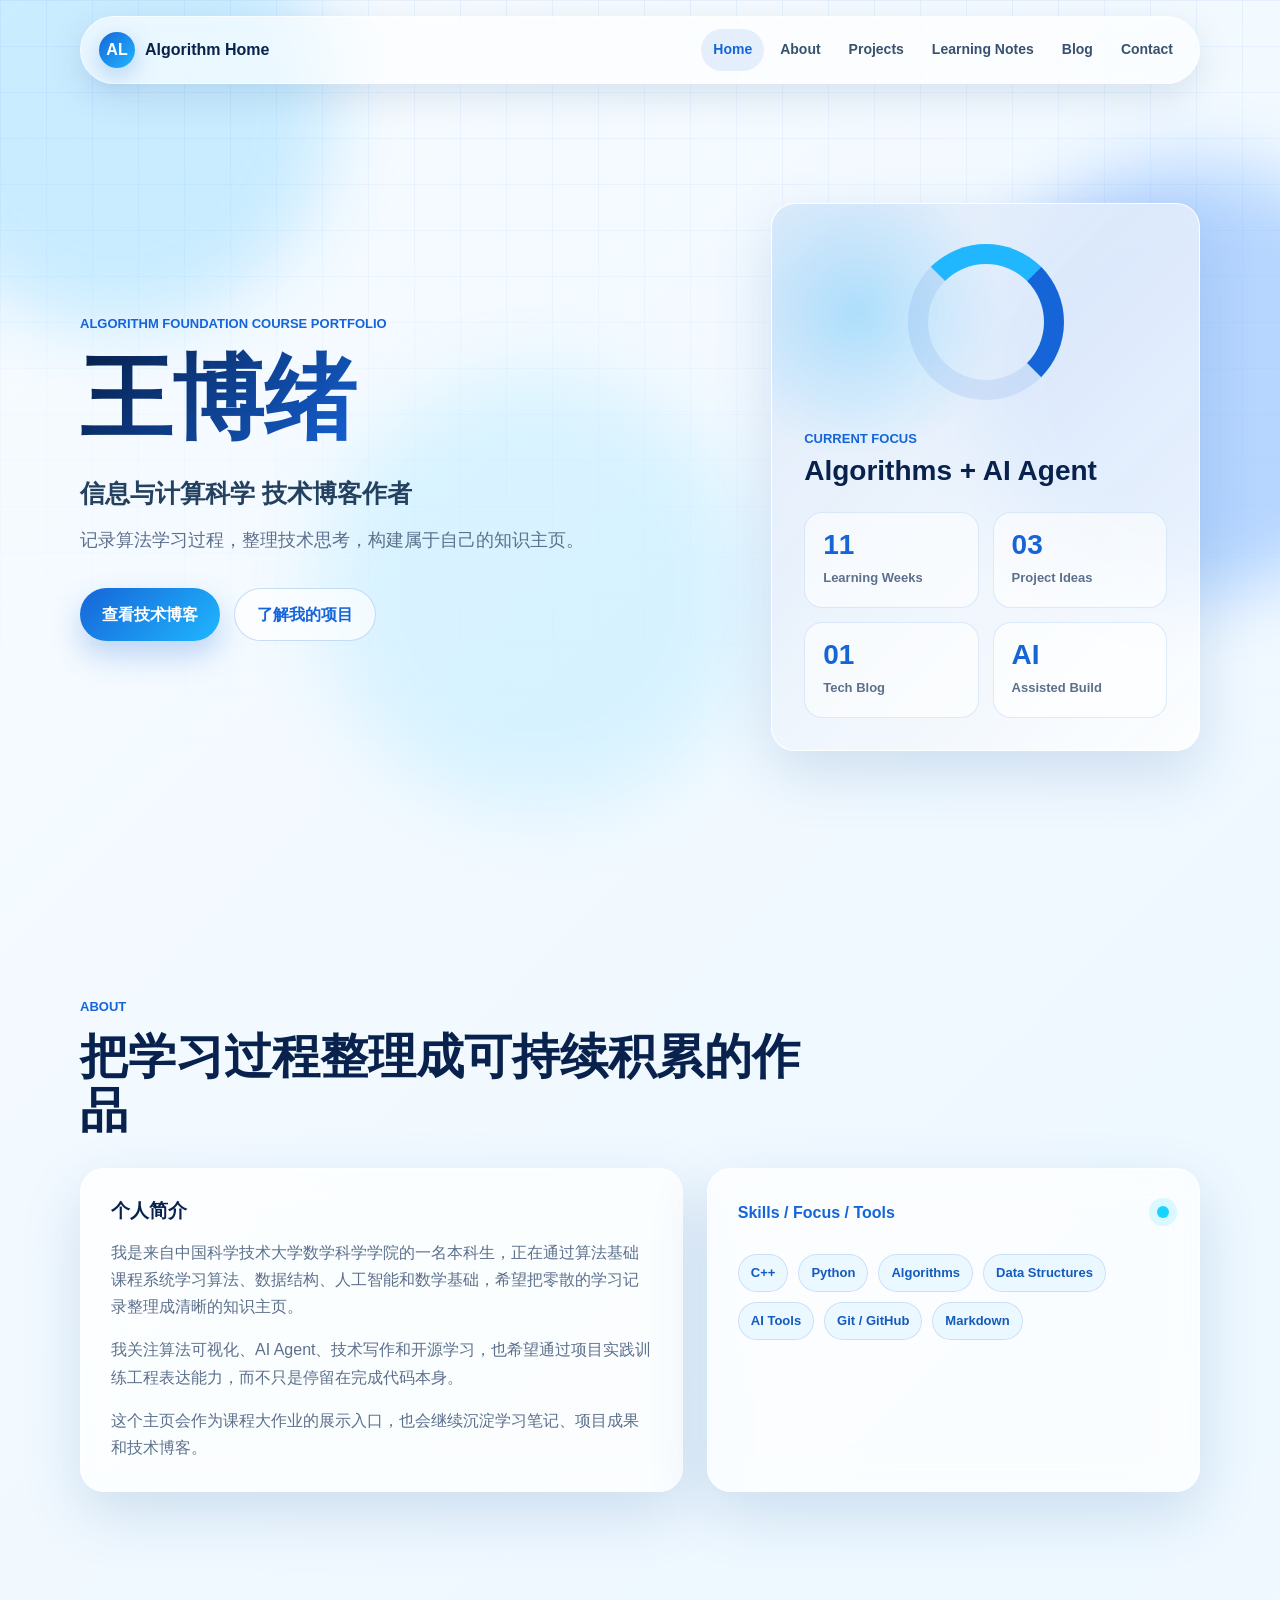
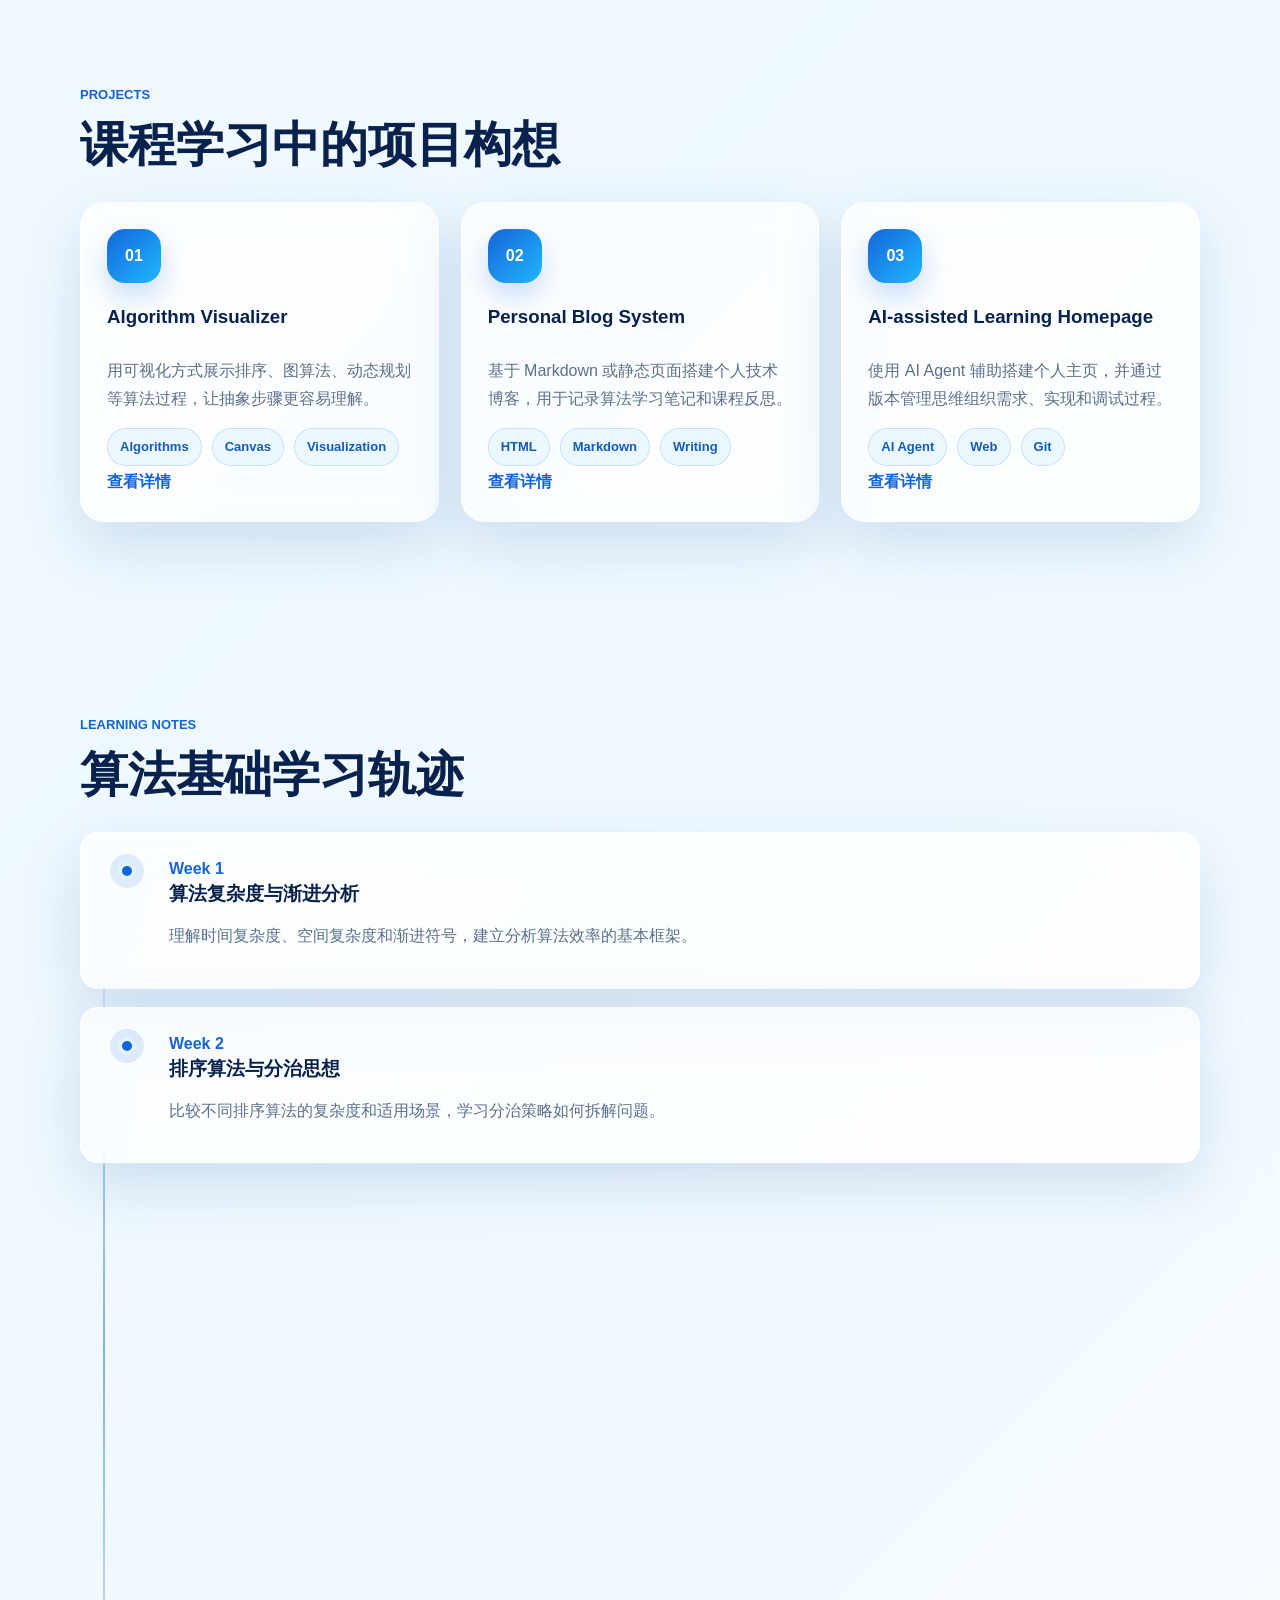
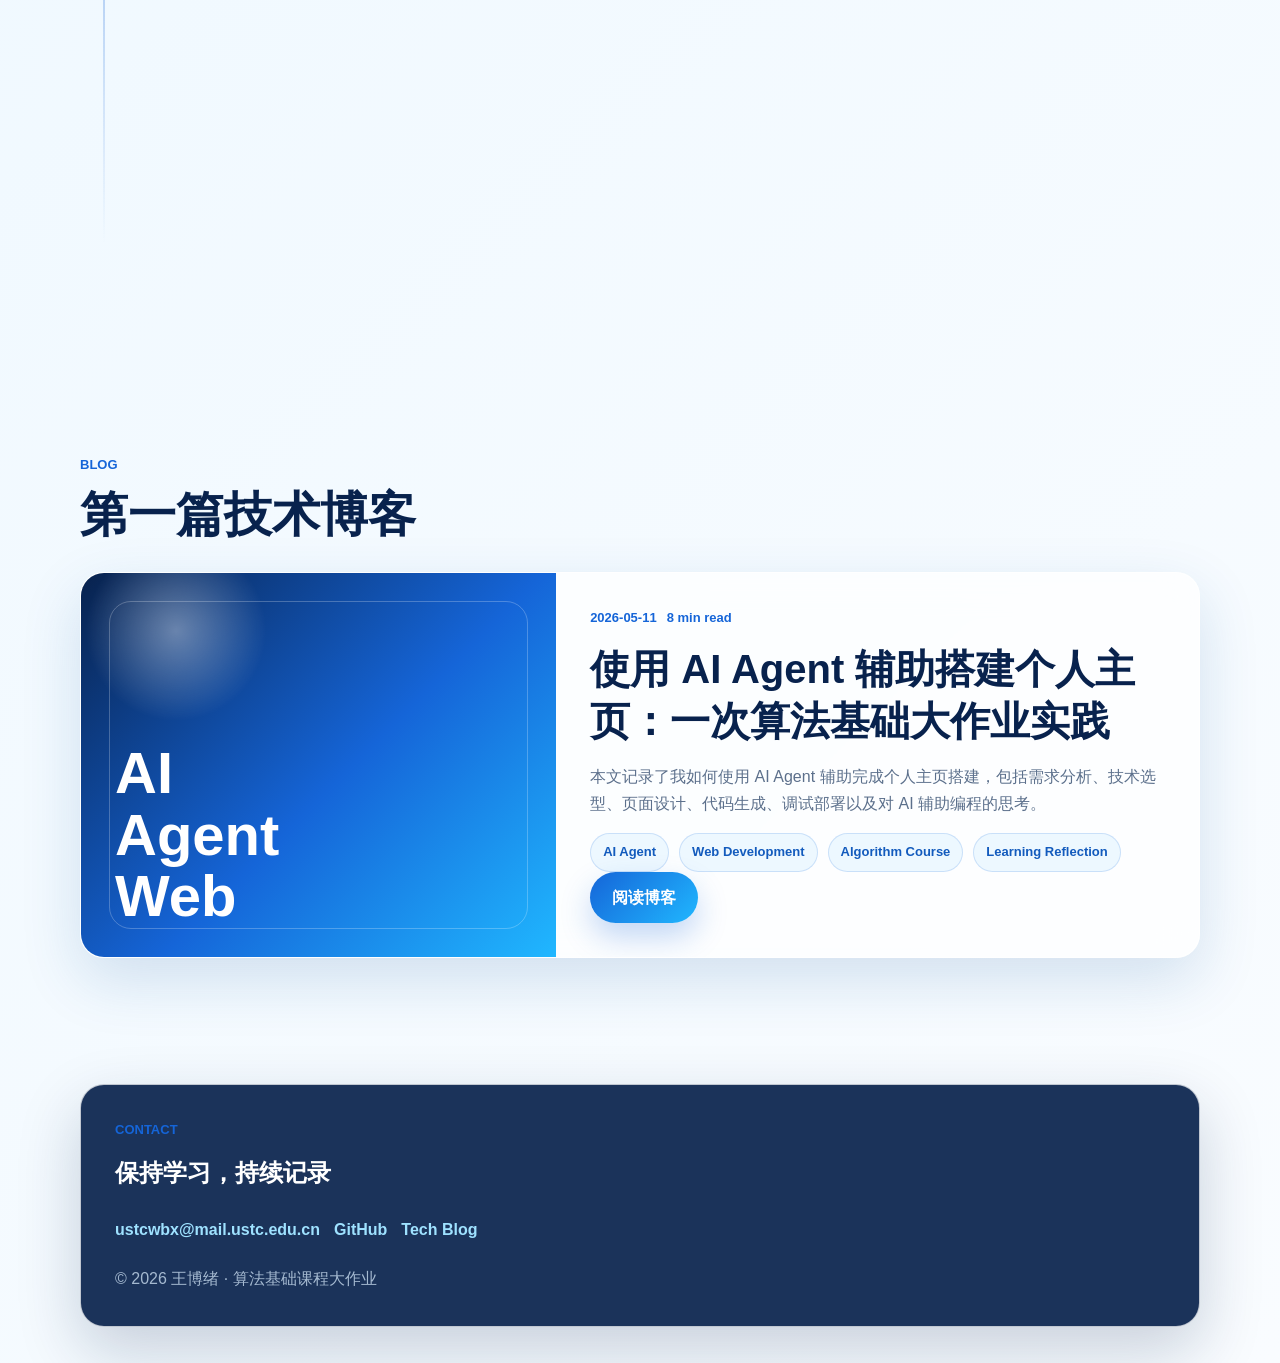
==== index.html @ 36f43d38 "Add files via upload" ====
<!DOCTYPE html>
<html lang="zh-CN">
<head>
  <meta charset="UTF-8">
  <meta name="viewport" content="width=device-width, initial-scale=1.0">
  <title>王博绪 | 个人主页</title>
  <meta name="description" content="算法基础课程个人主页，记录算法、数据结构、AI Agent 辅助学习与技术博客。">
  <link rel="stylesheet" href="style.css">
</head>
<body>
  <div class="site-bg" aria-hidden="true">
    <span class="glow glow-a"></span>
    <span class="glow glow-b"></span>
    <span class="glow glow-c"></span>
    <span class="grid-layer"></span>
  </div>

  <header class="navbar" id="navbar">
    <a class="brand" href="#home" aria-label="返回首页">
      <span class="brand-mark">AL</span>
      <span>Algorithm Home</span>
    </a>
    <button class="nav-toggle" id="navToggle" aria-label="打开导航菜单" aria-expanded="false">
      <span></span>
      <span></span>
      <span></span>
    </button>
    <nav class="nav-links" id="navLinks" aria-label="主导航">
      <a href="#home">Home</a>
      <a href="#about">About</a>
      <a href="#projects">Projects</a>
      <a href="#notes">Learning Notes</a>
      <a href="#blog">Blog</a>
      <a href="#contact">Contact</a>
    </nav>
  </header>

  <main>
    <section class="hero section" id="home">
      <div class="hero-content reveal">
        <p class="eyebrow">Algorithm Foundation Course Portfolio</p>
        <h1>王博绪</h1>
        <p class="hero-role"> 信息与计算科学 技术博客作者</p>
        <p class="hero-text">记录算法学习过程，整理技术思考，构建属于自己的知识主页。</p>
        <div class="hero-actions">
          <a class="btn btn-primary" href="#blog">查看技术博客</a>
          <a class="btn btn-secondary" href="#projects">了解我的项目</a>
        </div>
      </div>
      <aside class="hero-panel reveal" aria-label="学习概览">
        <div class="panel-ring"></div>
        <p class="panel-label">Current Focus</p>
        <h2>Algorithms + AI Agent</h2>
        <div class="metric-grid">
          <div>
            <strong>11</strong>
            <span>Learning Weeks</span>
          </div>
          <div>
            <strong>03</strong>
            <span>Project Ideas</span>
          </div>
          <div>
            <strong>01</strong>
            <span>Tech Blog</span>
          </div>
          <div>
            <strong>AI</strong>
            <span>Assisted Build</span>
          </div>
        </div>
      </aside>
    </section>

    <section class="section about" id="about">
      <div class="section-heading reveal">
        <p class="eyebrow">About</p>
        <h2>把学习过程整理成可持续积累的作品</h2>
      </div>
      <div class="about-layout">
        <article class="glass-card about-copy reveal">
          <h3>个人简介</h3>
          <p>我是来自中国科学技术大学数学科学学院的一名本科生，正在通过算法基础课程系统学习算法、数据结构、人工智能和数学基础，希望把零散的学习记录整理成清晰的知识主页。</p>
          <p>我关注算法可视化、AI Agent、技术写作和开源学习，也希望通过项目实践训练工程表达能力，而不只是停留在完成代码本身。</p>
          <p>这个主页会作为课程大作业的展示入口，也会继续沉淀学习笔记、项目成果和技术博客。</p>
        </article>
        <aside class="glass-card skill-card reveal">
          <div class="card-topline">
            <span>Skills / Focus / Tools</span>
            <span class="status-dot"></span>
          </div>
          <div class="skill-tags">
            <span>C++</span>
            <span>Python</span>
            <span>Algorithms</span>
            <span>Data Structures</span>
            <span>AI Tools</span>
            <span>Git / GitHub</span>
            <span>Markdown</span>
          </div>
        </aside>
      </div>
    </section>

    <section class="section projects" id="projects">
      <div class="section-heading reveal">
        <p class="eyebrow">Projects</p>
        <h2>课程学习中的项目构想</h2>
      </div>
      <div class="card-grid">
        <article class="project-card reveal">
          <div class="project-icon">01</div>
          <h3>Algorithm Visualizer</h3>
          <p>用可视化方式展示排序、图算法、动态规划等算法过程，让抽象步骤更容易理解。</p>
          <div class="tags">
            <span>Algorithms</span>
            <span>Canvas</span>
            <span>Visualization</span>
          </div>
          <a href="#notes" class="text-link">查看详情</a>
        </article>
        <article class="project-card reveal">
          <div class="project-icon">02</div>
          <h3>Personal Blog System</h3>
          <p>基于 Markdown 或静态页面搭建个人技术博客，用于记录算法学习笔记和课程反思。</p>
          <div class="tags">
            <span>HTML</span>
            <span>Markdown</span>
            <span>Writing</span>
          </div>
          <a href="#blog" class="text-link">查看详情</a>
        </article>
        <article class="project-card reveal">
          <div class="project-icon">03</div>
          <h3>AI-assisted Learning Homepage</h3>
          <p>使用 AI Agent 辅助搭建个人主页，并通过版本管理思维组织需求、实现和调试过程。</p>
          <div class="tags">
            <span>AI Agent</span>
            <span>Web</span>
            <span>Git</span>
          </div>
          <a href="#blog" class="text-link">查看详情</a>
        </article>
      </div>
    </section>

    <section class="section notes" id="notes">
      <div class="section-heading reveal">
        <p class="eyebrow">Learning Notes</p>
        <h2>算法基础学习轨迹</h2>
      </div>
      <div class="timeline">
        <article class="timeline-item reveal">
          <span class="timeline-node"></span>
          <div>
            <time>Week 1</time>
            <h3>算法复杂度与渐进分析</h3>
            <p>理解时间复杂度、空间复杂度和渐进符号，建立分析算法效率的基本框架。</p>
          </div>
        </article>
        <article class="timeline-item reveal">
          <span class="timeline-node"></span>
          <div>
            <time>Week 2</time>
            <h3>排序算法与分治思想</h3>
            <p>比较不同排序算法的复杂度和适用场景，学习分治策略如何拆解问题。</p>
          </div>
        </article>
        <article class="timeline-item reveal">
          <span class="timeline-node"></span>
          <div>
            <time>Week 3</time>
            <h3>图算法基础</h3>
            <p>梳理图的表示方法、遍历方式以及最短路径等基础问题。</p>
          </div>
        </article>
        <article class="timeline-item reveal">
          <span class="timeline-node"></span>
          <div>
            <time>Week 4</time>
            <h3>动态规划入门</h3>
            <p>从状态定义、转移方程和边界条件入手，训练把问题结构化的能力。</p>
          </div>
        </article>
        <article class="timeline-item reveal">
          <span class="timeline-node"></span>
          <div>
            <time>Week 5</time>
            <h3>贪心算法与最小生成树</h3>
            <p>理解局部最优选择的适用条件，并结合最小生成树问题观察算法设计思路。</p>
          </div>
        </article>
        <article class="timeline-item reveal">
          <span class="timeline-node"></span>
          <div>
            <time>Week 6</time>
            <h3>AI Agent 辅助编程实践</h3>
            <p>尝试用 AI Agent 拆解需求、生成页面、检查链接，并反思辅助编程的边界。</p>
          </div>
        </article>
      </div>
    </section>

    <section class="section blog-preview" id="blog">
      <div class="section-heading reveal">
        <p class="eyebrow">Blog</p>
        <h2>第一篇技术博客</h2>
      </div>
      <article class="featured-blog reveal">
        <div class="blog-cover" aria-hidden="true">
          <span>AI</span>
          <span>Agent</span>
          <span>Web</span>
        </div>
        <div class="blog-info">
          <div class="blog-meta">
            <span>2026-05-11</span>
            <span>8 min read</span>
          </div>
          <h3>使用 AI Agent 辅助搭建个人主页：一次算法基础大作业实践</h3>
          <p>本文记录了我如何使用 AI Agent 辅助完成个人主页搭建，包括需求分析、技术选型、页面设计、代码生成、调试部署以及对 AI 辅助编程的思考。</p>
          <div class="tags">
            <span>AI Agent</span>
            <span>Web Development</span>
            <span>Algorithm Course</span>
            <span>Learning Reflection</span>
          </div>
          <a class="btn btn-primary" href="blog.html">阅读博客</a>
        </div>
      </article>
    </section>
  </main>

  <footer class="footer" id="contact">
    <div>
      <p class="eyebrow">Contact</p>
      <h2>保持学习，持续记录</h2>
    </div>
    <div class="footer-links">
      <a href="mailto:ustcwbx@mail.ustc.edu.cn">ustcwbx@mail.ustc.edu.cn</a>
      <a href="https://github.com/your-github" target="_blank" rel="noopener">GitHub</a>
      <a href="blog.html">Tech Blog</a>
    </div>
    <p class="footer-note">© 2026 王博绪 · 算法基础课程大作业</p>
  </footer>

  <script src="script.js"></script>
</body>
</html>
---- style.css ----
:root {
  --navy: #08224d;
  --blue: #1565d8;
  --cyan: #20b7ff;
  --ice: #eaf7ff;
  --text: #10233f;
  --muted: #5c708c;
  --line: rgba(66, 153, 225, 0.22);
  --card: rgba(255, 255, 255, 0.72);
  --card-strong: rgba(255, 255, 255, 0.88);
  --shadow: 0 22px 60px rgba(20, 86, 153, 0.16);
  --radius-lg: 24px;
  --radius-md: 18px;
}

* {
  box-sizing: border-box;
}

html {
  scroll-behavior: smooth;
}

body {
  margin: 0;
  min-height: 100vh;
  color: var(--text);
  font-family: "Inter", "Segoe UI", "PingFang SC", "Microsoft YaHei", Arial, sans-serif;
  line-height: 1.7;
  background: linear-gradient(135deg, #f7fbff 0%, #eef8ff 42%, #f9fcff 100%);
  overflow-x: hidden;
}

a {
  color: inherit;
  text-decoration: none;
}

.site-bg {
  position: fixed;
  inset: 0;
  z-index: -2;
  overflow: hidden;
  pointer-events: none;
}

.grid-layer {
  position: absolute;
  inset: 0;
  background-image:
    linear-gradient(rgba(26, 115, 232, 0.08) 1px, transparent 1px),
    linear-gradient(90deg, rgba(26, 115, 232, 0.08) 1px, transparent 1px);
  background-size: 46px 46px;
  mask-image: linear-gradient(to bottom, rgba(0, 0, 0, 0.8), transparent 85%);
}

.glow {
  position: absolute;
  width: 34vw;
  height: 34vw;
  min-width: 280px;
  min-height: 280px;
  border-radius: 999px;
  filter: blur(35px);
  opacity: 0.28;
  animation: floatGlow 14s ease-in-out infinite alternate;
}

.glow-a {
  top: -12%;
  left: -8%;
  background: #58c7ff;
}

.glow-b {
  top: 18%;
  right: -10%;
  background: #1f7cff;
  animation-delay: -4s;
}

.glow-c {
  bottom: 10%;
  left: 25%;
  background: #95e3ff;
  animation-delay: -8s;
}

.navbar {
  position: fixed;
  top: 16px;
  left: 50%;
  z-index: 50;
  display: flex;
  align-items: center;
  justify-content: space-between;
  width: min(1120px, calc(100% - 32px));
  padding: 12px 14px 12px 18px;
  border: 1px solid rgba(255, 255, 255, 0.64);
  border-radius: 999px;
  background: rgba(255, 255, 255, 0.62);
  box-shadow: 0 12px 36px rgba(8, 54, 107, 0.12);
  backdrop-filter: blur(18px);
  transform: translateX(-50%);
  transition: background 0.25s ease, box-shadow 0.25s ease;
}

.navbar.scrolled {
  background: rgba(255, 255, 255, 0.84);
  box-shadow: 0 16px 44px rgba(8, 54, 107, 0.16);
}

.brand,
.nav-links {
  display: flex;
  align-items: center;
}

.brand {
  gap: 10px;
  font-weight: 800;
  color: var(--navy);
  white-space: nowrap;
}

.brand-mark {
  display: inline-grid;
  width: 36px;
  height: 36px;
  place-items: center;
  border-radius: 50%;
  color: #fff;
  background: linear-gradient(135deg, var(--blue), var(--cyan));
  box-shadow: 0 8px 24px rgba(21, 101, 216, 0.28);
}

.nav-links {
  gap: 4px;
}

.nav-links a {
  padding: 9px 12px;
  border-radius: 999px;
  color: #38516f;
  font-size: 14px;
  font-weight: 700;
  transition: color 0.2s ease, background 0.2s ease;
}

.nav-links a:hover,
.nav-links a.active {
  color: var(--blue);
  background: rgba(21, 101, 216, 0.09);
}

.nav-toggle {
  display: none;
  width: 42px;
  height: 42px;
  border: 0;
  border-radius: 50%;
  background: rgba(21, 101, 216, 0.1);
  cursor: pointer;
}

.nav-toggle span {
  display: block;
  width: 18px;
  height: 2px;
  margin: 4px auto;
  border-radius: 99px;
  background: var(--navy);
}

.section {
  width: min(1120px, calc(100% - 40px));
  margin: 0 auto;
  padding: 96px 0;
}

.hero {
  display: grid;
  grid-template-columns: minmax(0, 1.2fr) minmax(320px, 0.8fr);
  align-items: center;
  min-height: 100vh;
  gap: 48px;
  padding-top: 150px;
}

.eyebrow {
  margin: 0 0 12px;
  color: var(--blue);
  font-size: 13px;
  font-weight: 800;
  letter-spacing: 0;
  text-transform: uppercase;
}

.hero h1,
.section-heading h2,
.article-header h1 {
  margin: 0;
  color: var(--navy);
  line-height: 1.12;
}

.hero h1 {
  font-size: clamp(48px, 8vw, 92px);
  background: linear-gradient(135deg, #071f49 0%, #145dcc 48%, #1ab8ff 100%);
  -webkit-background-clip: text;
  background-clip: text;
  color: transparent;
}

.hero-role {
  margin: 22px 0 10px;
  color: #244260;
  font-size: clamp(18px, 2.4vw, 25px);
  font-weight: 800;
}

.hero-text {
  max-width: 680px;
  margin: 0;
  color: var(--muted);
  font-size: 18px;
}

.hero-actions {
  display: flex;
  flex-wrap: wrap;
  gap: 14px;
  margin-top: 32px;
}

.btn {
  display: inline-flex;
  align-items: center;
  justify-content: center;
  min-height: 48px;
  padding: 12px 22px;
  border-radius: 999px;
  font-weight: 800;
  transition: transform 0.22s ease, box-shadow 0.22s ease, border-color 0.22s ease;
}

.btn:hover {
  transform: translateY(-3px);
}

.btn-primary {
  color: #fff;
  background: linear-gradient(135deg, var(--blue), var(--cyan));
  box-shadow: 0 14px 30px rgba(21, 101, 216, 0.25);
}

.btn-primary:hover {
  box-shadow: 0 18px 44px rgba(21, 101, 216, 0.34);
}

.btn-secondary {
  color: var(--blue);
  border: 1px solid rgba(21, 101, 216, 0.22);
  background: rgba(255, 255, 255, 0.66);
}

.hero-panel,
.glass-card,
.project-card,
.featured-blog,
.article-card,
.timeline-item {
  border: 1px solid rgba(255, 255, 255, 0.72);
  background: var(--card);
  box-shadow: var(--shadow);
  backdrop-filter: blur(18px);
}

.hero-panel {
  position: relative;
  overflow: hidden;
  min-height: 420px;
  padding: 32px;
  border-radius: var(--radius-lg);
}

.hero-panel::before {
  content: "";
  position: absolute;
  inset: 0;
  background:
    radial-gradient(circle at 20% 20%, rgba(32, 183, 255, 0.28), transparent 26%),
    linear-gradient(135deg, rgba(21, 101, 216, 0.13), rgba(255, 255, 255, 0.18));
}

.hero-panel > * {
  position: relative;
  z-index: 1;
}

.panel-ring {
  width: 156px;
  height: 156px;
  margin: 8px auto 28px;
  border: 20px solid rgba(21, 101, 216, 0.1);
  border-top-color: #20b7ff;
  border-right-color: #1565d8;
  border-radius: 50%;
  animation: slowSpin 10s linear infinite;
}

.panel-label {
  margin: 0;
  color: var(--blue);
  font-size: 13px;
  font-weight: 800;
  text-transform: uppercase;
}

.hero-panel h2 {
  margin: 4px 0 24px;
  color: var(--navy);
  font-size: 28px;
  line-height: 1.2;
}

.metric-grid {
  display: grid;
  grid-template-columns: repeat(2, 1fr);
  gap: 14px;
}

.metric-grid div {
  min-height: 96px;
  padding: 18px;
  border: 1px solid rgba(21, 101, 216, 0.13);
  border-radius: 18px;
  background: rgba(255, 255, 255, 0.58);
}

.metric-grid strong {
  display: block;
  color: var(--blue);
  font-size: 28px;
  line-height: 1;
}

.metric-grid span {
  display: block;
  margin-top: 8px;
  color: var(--muted);
  font-size: 13px;
  font-weight: 700;
}

.section-heading {
  max-width: 760px;
  margin-bottom: 30px;
}

.section-heading h2 {
  font-size: clamp(30px, 4vw, 48px);
}

.about-layout {
  display: grid;
  grid-template-columns: minmax(0, 1.1fr) minmax(300px, 0.9fr);
  gap: 24px;
}

.glass-card,
.project-card,
.featured-blog {
  border-radius: var(--radius-lg);
}

.glass-card {
  padding: 30px;
}

.glass-card h3,
.project-card h3,
.featured-blog h3,
.timeline-item h3 {
  margin: 0 0 12px;
  color: var(--navy);
  line-height: 1.3;
}

.glass-card p,
.project-card p,
.featured-blog p,
.timeline-item p,
.article-card p,
.article-card li {
  color: var(--muted);
}

.about-copy p:last-child {
  margin-bottom: 0;
}

.card-topline {
  display: flex;
  align-items: center;
  justify-content: space-between;
  color: var(--blue);
  font-weight: 800;
}

.status-dot {
  width: 12px;
  height: 12px;
  border-radius: 50%;
  background: #19d3ff;
  box-shadow: 0 0 0 8px rgba(25, 211, 255, 0.14);
}

.skill-tags,
.tags {
  display: flex;
  flex-wrap: wrap;
  gap: 10px;
}

.skill-tags {
  margin-top: 28px;
}

.skill-tags span,
.tags span {
  display: inline-flex;
  align-items: center;
  min-height: 34px;
  padding: 7px 12px;
  border: 1px solid rgba(21, 101, 216, 0.16);
  border-radius: 999px;
  color: #135bbd;
  background: rgba(230, 245, 255, 0.72);
  font-size: 13px;
  font-weight: 800;
  transition: transform 0.2s ease, box-shadow 0.2s ease;
}

.skill-tags span:hover,
.tags span:hover {
  transform: translateY(-2px);
  box-shadow: 0 10px 22px rgba(21, 101, 216, 0.16);
}

.card-grid {
  display: grid;
  grid-template-columns: repeat(3, 1fr);
  gap: 22px;
}

.project-card {
  display: flex;
  min-height: 320px;
  flex-direction: column;
  padding: 26px;
  transition: transform 0.22s ease, box-shadow 0.22s ease, border-color 0.22s ease;
}

.project-card:hover,
.featured-blog:hover {
  border-color: rgba(32, 183, 255, 0.48);
  box-shadow: 0 26px 70px rgba(21, 101, 216, 0.2);
  transform: translateY(-6px);
}

.project-icon {
  display: inline-grid;
  width: 54px;
  height: 54px;
  margin-bottom: 22px;
  place-items: center;
  border-radius: 18px;
  color: #fff;
  font-weight: 900;
  background: linear-gradient(135deg, var(--blue), var(--cyan));
  box-shadow: 0 12px 26px rgba(21, 101, 216, 0.22);
}

.text-link {
  margin-top: auto;
  color: var(--blue);
  font-weight: 900;
}

.timeline {
  position: relative;
  display: grid;
  gap: 18px;
}

.timeline::before {
  content: "";
  position: absolute;
  top: 18px;
  bottom: 18px;
  left: 23px;
  width: 2px;
  background: linear-gradient(to bottom, transparent, rgba(21, 101, 216, 0.5), transparent);
}

.timeline-item {
  position: relative;
  display: grid;
  grid-template-columns: 48px 1fr;
  gap: 18px;
  padding: 22px;
  border-radius: var(--radius-md);
}

.timeline-node {
  position: relative;
  z-index: 1;
  width: 18px;
  height: 18px;
  margin: 7px auto 0;
  border: 4px solid #dff4ff;
  border-radius: 50%;
  background: var(--blue);
  box-shadow: 0 0 0 8px rgba(21, 101, 216, 0.12);
}

.timeline-item time {
  color: var(--blue);
  font-weight: 900;
}

.featured-blog {
  display: grid;
  grid-template-columns: 0.85fr 1.15fr;
  overflow: hidden;
  transition: transform 0.22s ease, box-shadow 0.22s ease, border-color 0.22s ease;
}

.blog-cover {
  position: relative;
  display: flex;
  min-height: 360px;
  flex-direction: column;
  justify-content: flex-end;
  gap: 6px;
  padding: 34px;
  color: #fff;
  background:
    radial-gradient(circle at 20% 15%, rgba(255, 255, 255, 0.38), transparent 18%),
    linear-gradient(135deg, #08224d, #1565d8 54%, #20b7ff);
}

.blog-cover::after {
  content: "";
  position: absolute;
  inset: 28px;
  border: 1px solid rgba(255, 255, 255, 0.24);
  border-radius: 22px;
}

.blog-cover span {
  position: relative;
  z-index: 1;
  font-size: clamp(34px, 5vw, 58px);
  font-weight: 900;
  line-height: 0.95;
}

.blog-info {
  padding: 34px;
}

.blog-meta {
  display: flex;
  flex-wrap: wrap;
  gap: 10px;
  margin-bottom: 14px;
  color: var(--blue);
  font-size: 13px;
  font-weight: 900;
}

.featured-blog h3 {
  font-size: clamp(26px, 4vw, 40px);
}

.footer {
  width: min(1120px, calc(100% - 40px));
  margin: 30px auto 36px;
  padding: 34px;
  border: 1px solid rgba(255, 255, 255, 0.72);
  border-radius: var(--radius-lg);
  background: rgba(8, 34, 77, 0.92);
  color: #dbeeff;
  box-shadow: 0 24px 64px rgba(8, 34, 77, 0.2);
}

.footer h2 {
  margin: 0;
  color: #fff;
}

.footer-links {
  display: flex;
  flex-wrap: wrap;
  gap: 14px;
  margin: 22px 0;
}

.footer-links a,
.footer.compact a {
  color: #9fe2ff;
  font-weight: 800;
}

.footer-note,
.footer.compact p {
  margin: 0;
  color: rgba(219, 238, 255, 0.72);
}

.footer.compact {
  display: flex;
  justify-content: space-between;
  gap: 18px;
}

.article-shell {
  width: min(960px, calc(100% - 40px));
  margin: 0 auto;
  padding: 132px 0 54px;
}

.article-card {
  padding: clamp(26px, 5vw, 58px);
  border-radius: var(--radius-lg);
}

.back-link {
  display: inline-flex;
  margin-bottom: 24px;
  color: var(--blue);
  font-weight: 900;
}

.article-header {
  padding-bottom: 26px;
  border-bottom: 1px solid var(--line);
}

.article-header h1 {
  max-width: 820px;
  font-size: clamp(34px, 5vw, 58px);
}

.article-header p {
  max-width: 760px;
  font-size: 18px;
}

.toc {
  display: grid;
  gap: 10px;
  margin: 28px 0 36px;
  padding: 22px;
  border: 1px solid rgba(21, 101, 216, 0.14);
  border-radius: 20px;
  background: rgba(230, 245, 255, 0.56);
}

.toc strong {
  color: var(--navy);
}

.toc a {
  color: #23517e;
  font-weight: 750;
}

.toc a:hover {
  color: var(--blue);
}

.article-card section {
  scroll-margin-top: 110px;
  margin-top: 38px;
}

.article-card h2 {
  margin: 0 0 14px;
  color: var(--navy);
  font-size: clamp(24px, 3vw, 34px);
  line-height: 1.25;
}

.article-card blockquote {
  margin: 24px 0;
  padding: 18px 22px;
  border-left: 4px solid var(--cyan);
  border-radius: 0 18px 18px 0;
  color: #1e456d;
  background: rgba(230, 245, 255, 0.72);
  font-weight: 800;
}

.article-card pre {
  overflow-x: auto;
  margin: 22px 0;
  padding: 20px;
  border: 1px solid rgba(32, 183, 255, 0.24);
  border-radius: 18px;
  color: #eaf7ff;
  background: #08224d;
  line-height: 1.55;
}

.article-card code {
  font-family: "Cascadia Code", Consolas, "Courier New", monospace;
}

.reveal {
  opacity: 0;
  transform: translateY(22px);
  transition: opacity 0.7s ease, transform 0.7s ease;
}

.reveal.visible {
  opacity: 1;
  transform: translateY(0);
}

@keyframes floatGlow {
  from {
    transform: translate3d(0, 0, 0) scale(1);
  }
  to {
    transform: translate3d(24px, 18px, 0) scale(1.08);
  }
}

@keyframes slowSpin {
  to {
    transform: rotate(360deg);
  }
}

@media (max-width: 920px) {
  .nav-toggle {
    display: block;
  }

  .nav-links {
    position: absolute;
    top: calc(100% + 10px);
    right: 0;
    display: none;
    width: min(320px, calc(100vw - 32px));
    flex-direction: column;
    align-items: stretch;
    padding: 12px;
    border: 1px solid rgba(255, 255, 255, 0.72);
    border-radius: 22px;
    background: rgba(255, 255, 255, 0.92);
    box-shadow: var(--shadow);
    backdrop-filter: blur(18px);
  }

  .nav-links.open {
    display: flex;
  }

  .nav-links a {
    padding: 12px 14px;
  }

  .hero,
  .about-layout,
  .featured-blog {
    grid-template-columns: 1fr;
  }

  .hero {
    min-height: auto;
    padding-top: 130px;
  }

  .card-grid {
    grid-template-columns: 1fr;
  }
}

@media (max-width: 620px) {
  .section,
  .article-shell,
  .footer {
    width: min(100% - 28px, 1120px);
  }

  .section {
    padding: 70px 0;
  }

  .brand span:last-child {
    display: none;
  }

  .hero-panel,
  .glass-card,
  .project-card,
  .blog-info,
  .article-card,
  .footer {
    padding: 22px;
  }

  .metric-grid {
    grid-template-columns: 1fr;
  }

  .timeline-item {
    grid-template-columns: 34px 1fr;
    padding: 18px;
  }

  .timeline::before {
    left: 16px;
  }

  .blog-cover {
    min-height: 260px;
    padding: 26px;
  }

  .footer.compact {
    flex-direction: column;
  }
}

@media (prefers-reduced-motion: reduce) {
  *,
  *::before,
  *::after {
    scroll-behavior: auto !important;
    animation-duration: 0.01ms !important;
    animation-iteration-count: 1 !important;
    transition-duration: 0.01ms !important;
  }
}
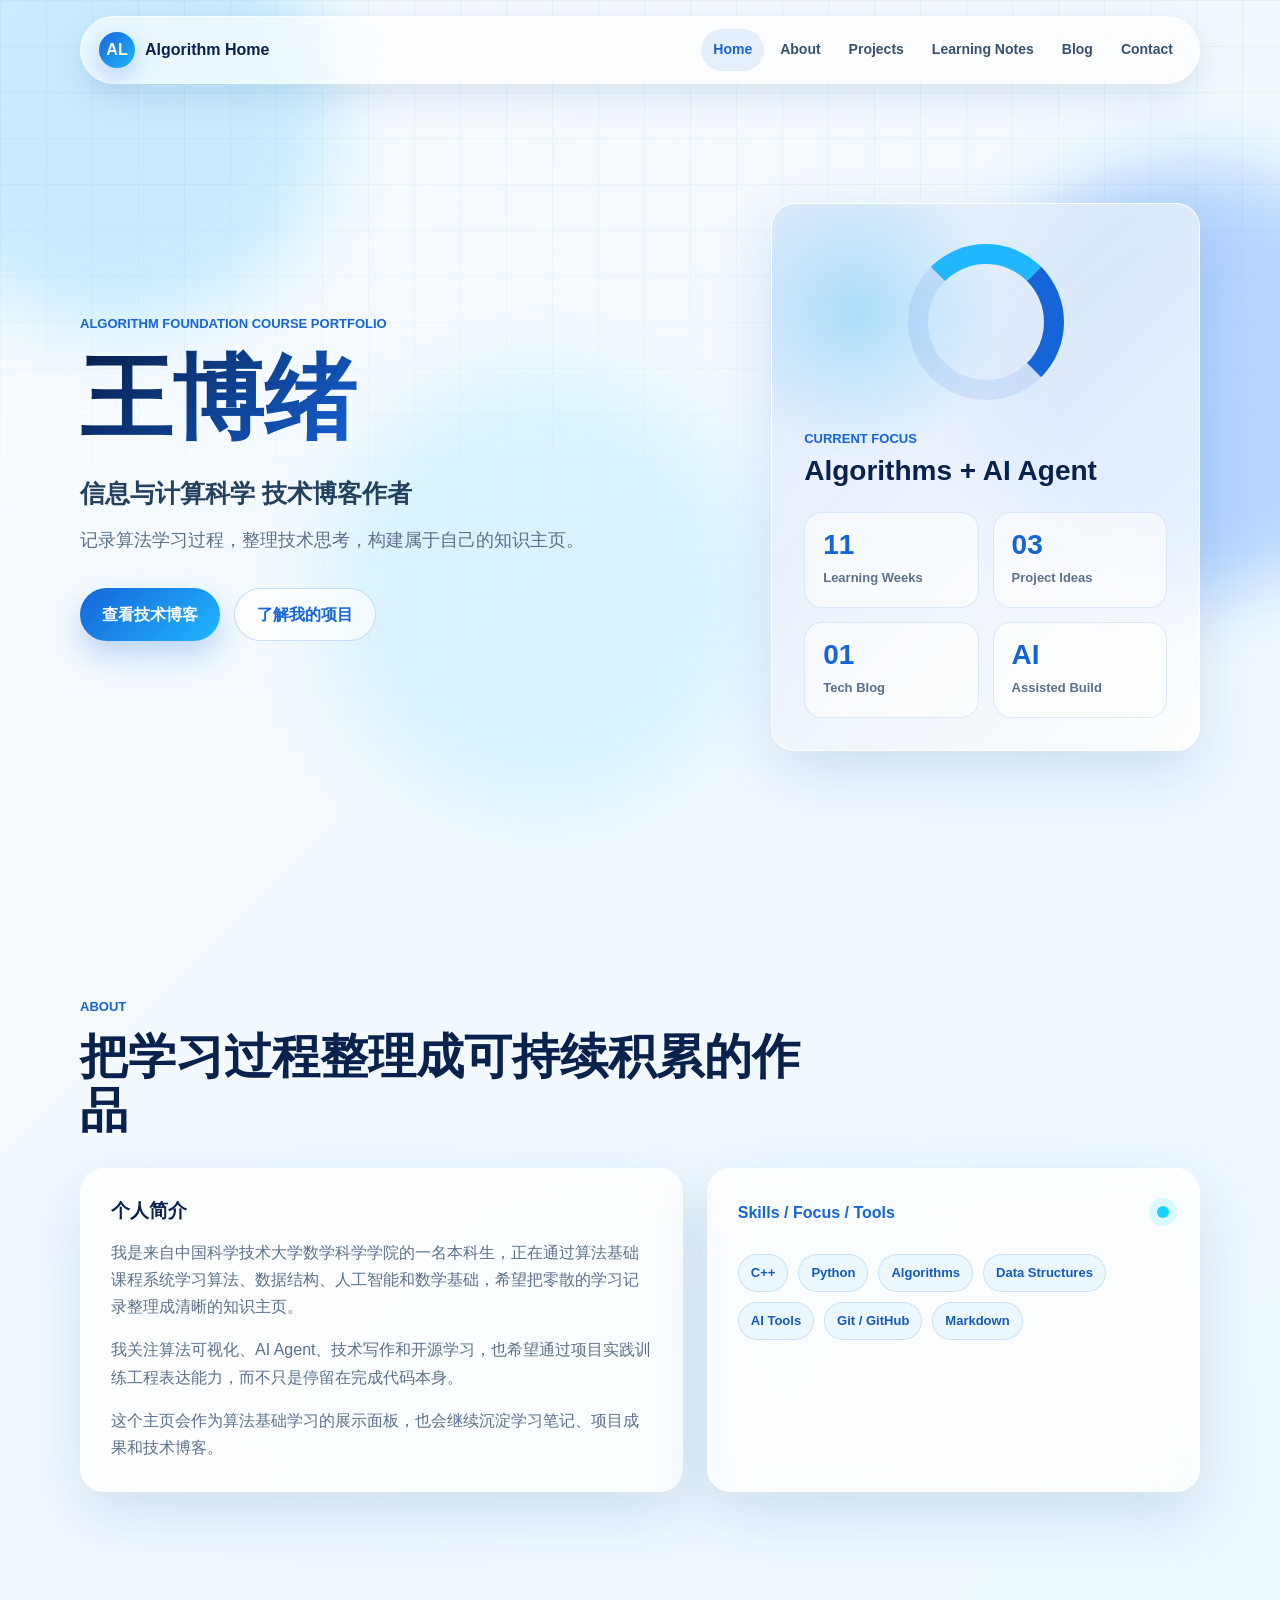
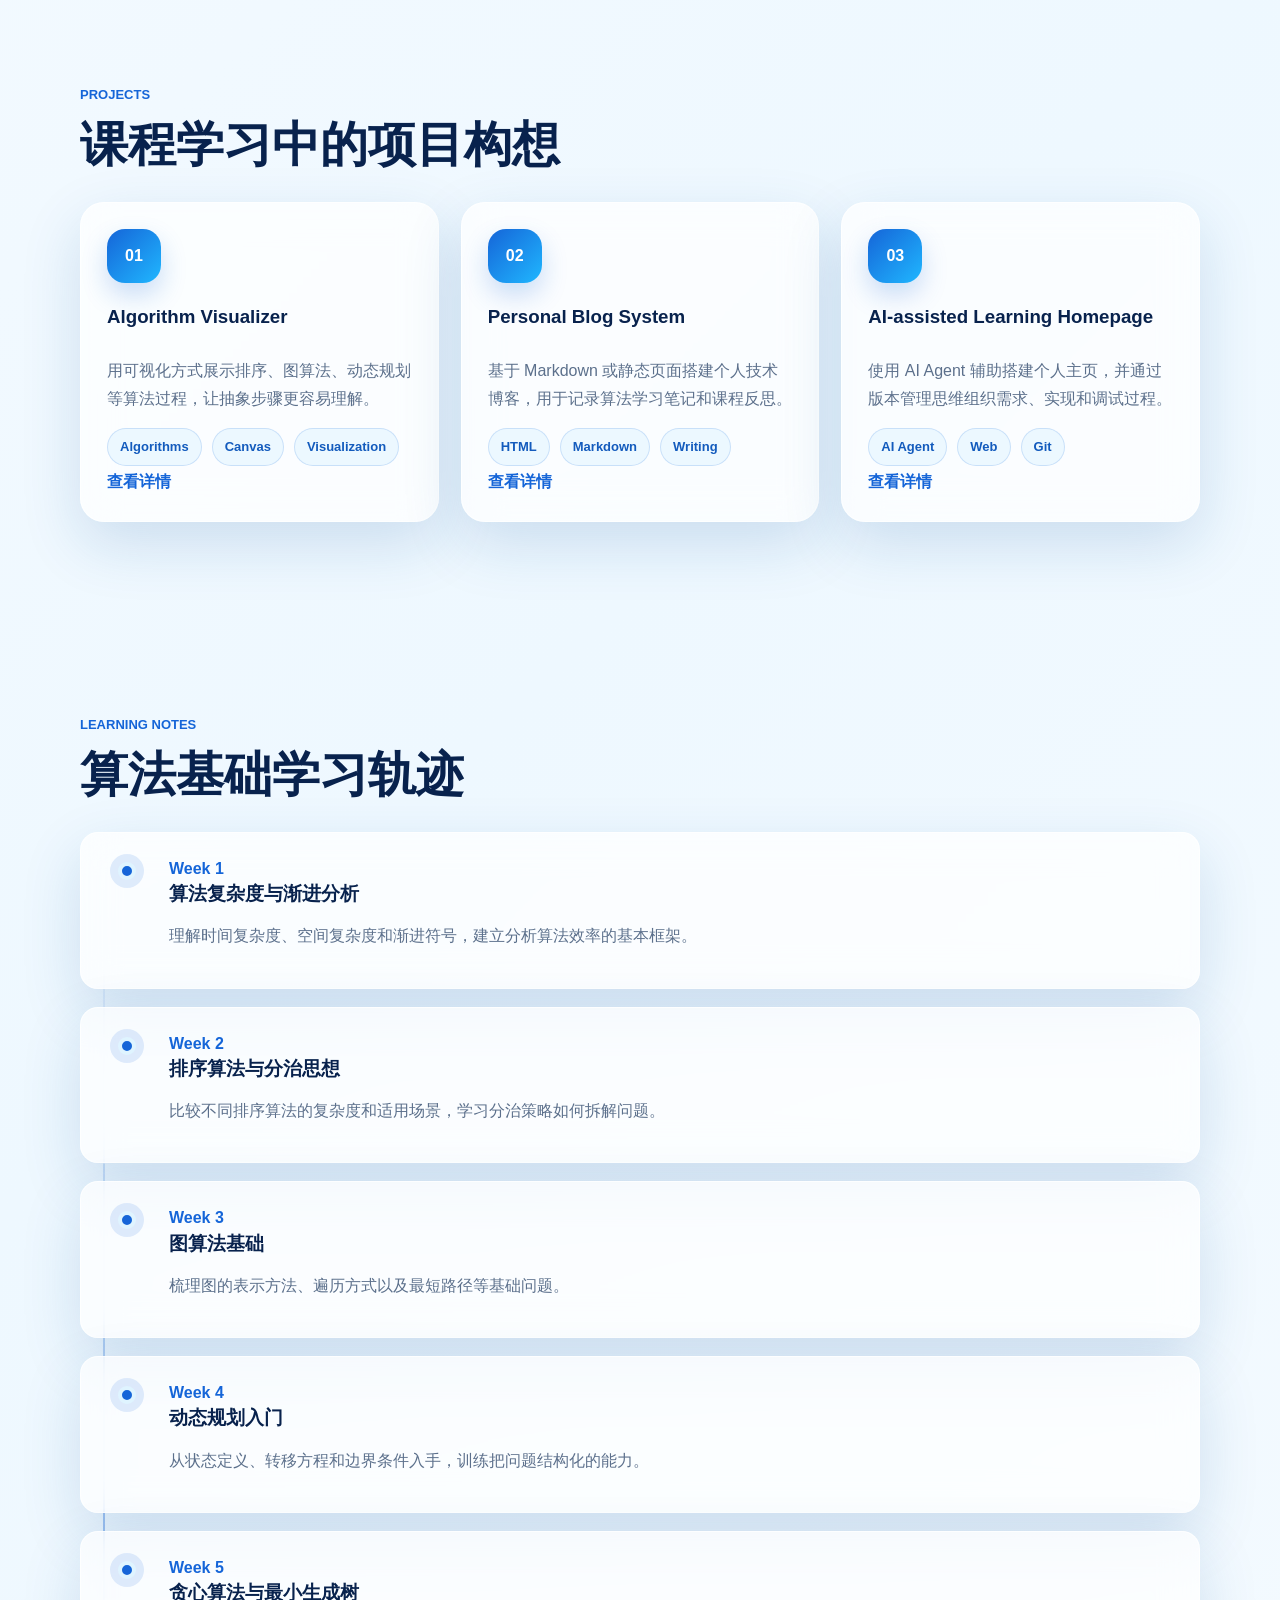
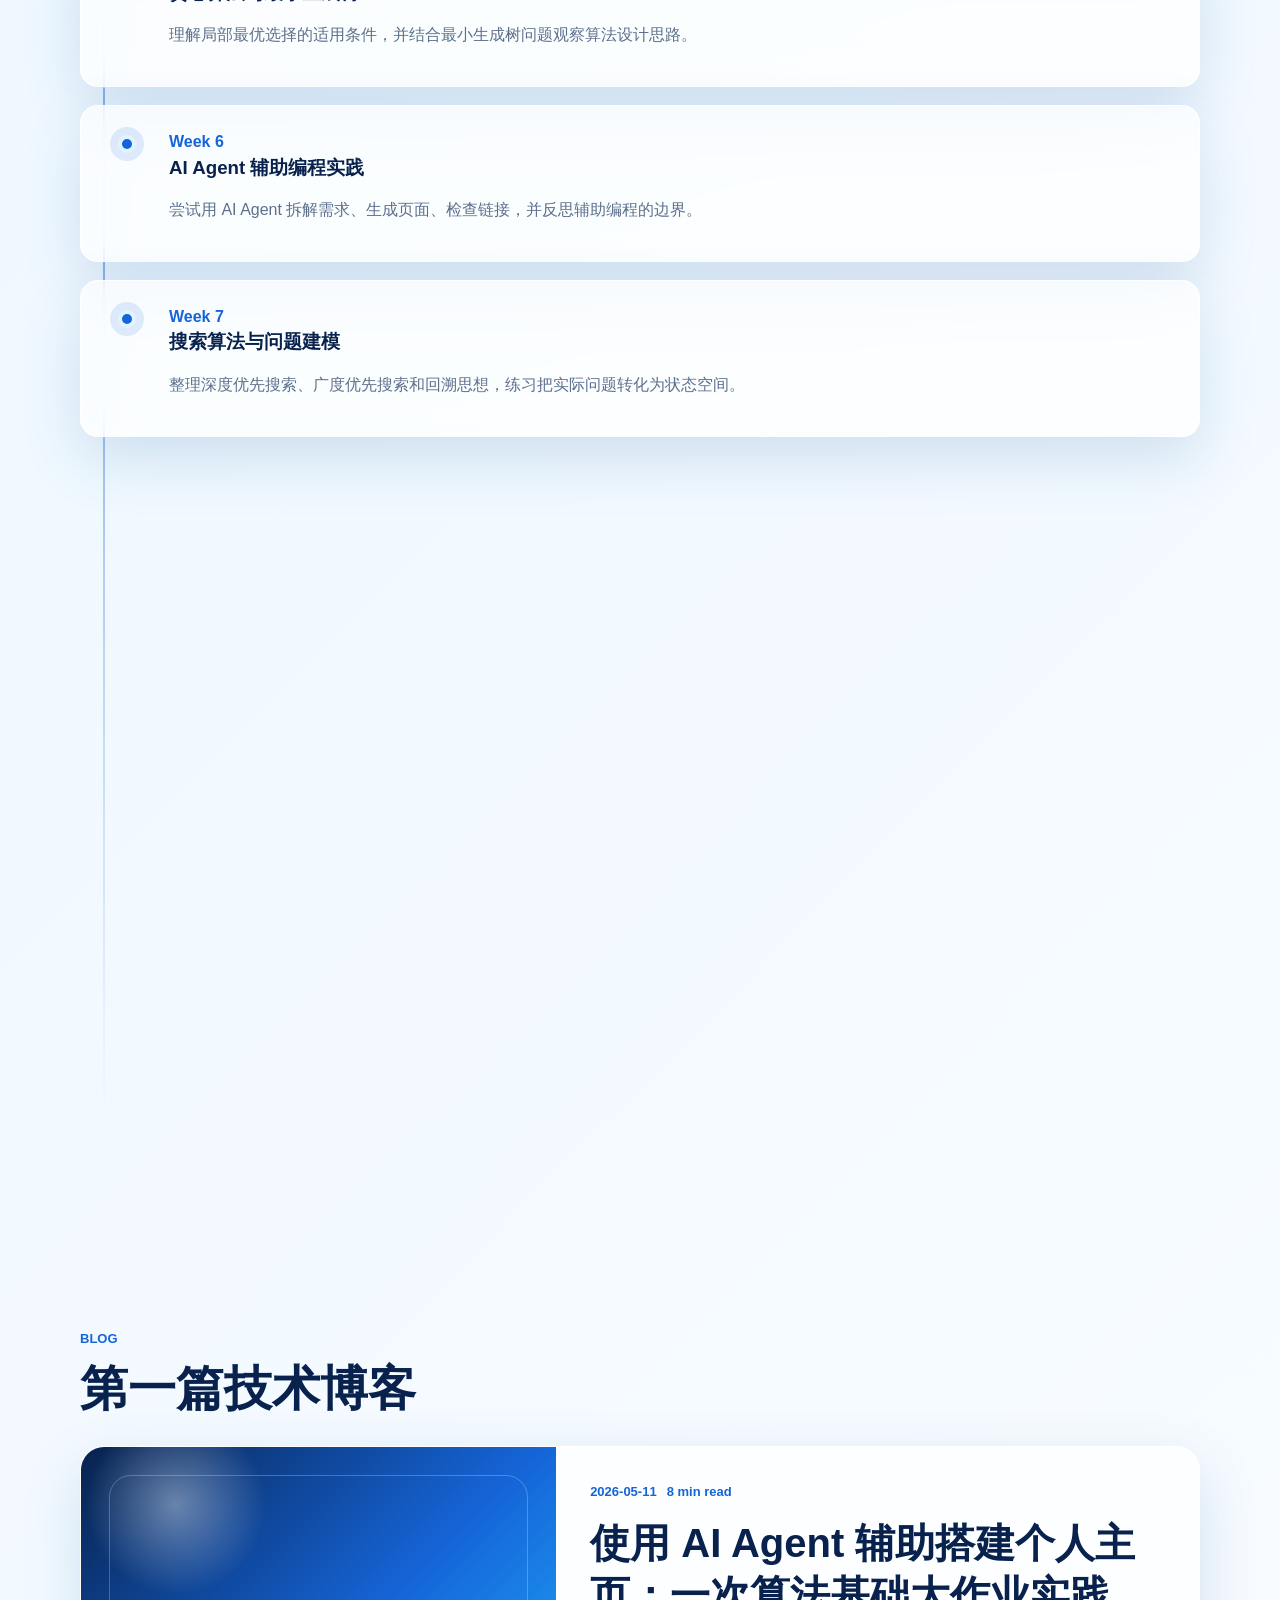
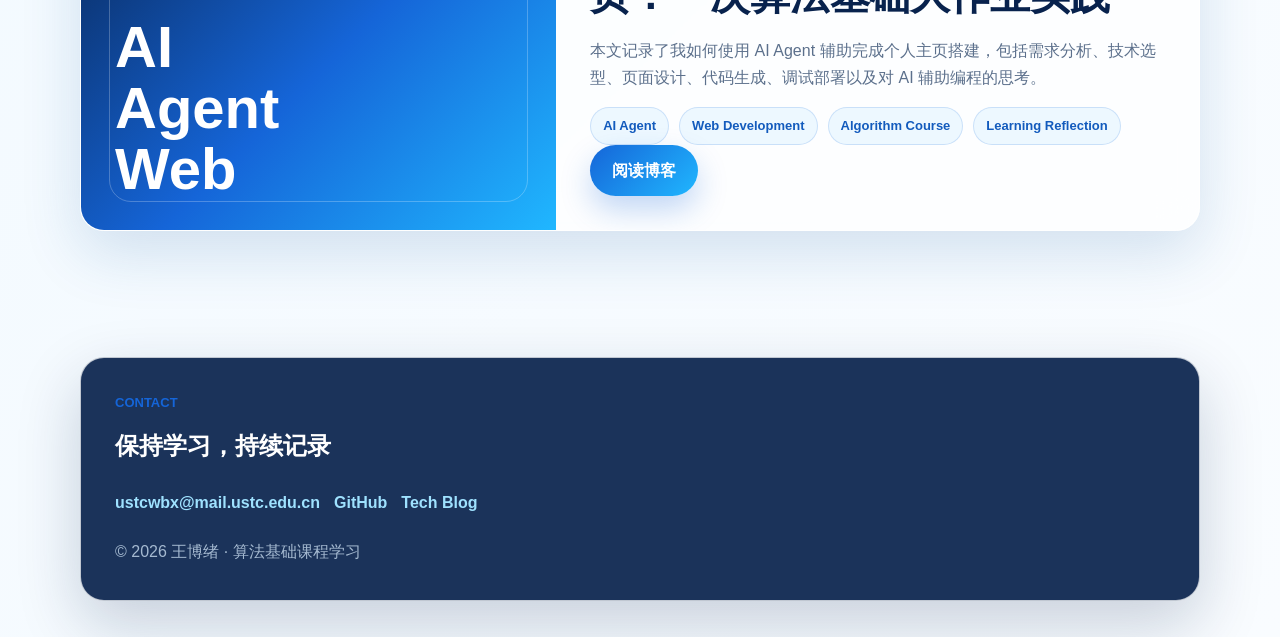
==== commit d26222d7: "Update learning timeline to 11 weeks" ====
--- a/index.html
+++ b/index.html
@@ -82,7 +82,7 @@
           <h3>个人简介</h3>
           <p>我是来自中国科学技术大学数学科学学院的一名本科生，正在通过算法基础课程系统学习算法、数据结构、人工智能和数学基础，希望把零散的学习记录整理成清晰的知识主页。</p>
           <p>我关注算法可视化、AI Agent、技术写作和开源学习，也希望通过项目实践训练工程表达能力，而不只是停留在完成代码本身。</p>
-          <p>这个主页会作为课程大作业的展示入口，也会继续沉淀学习笔记、项目成果和技术博客。</p>
+          <p>这个主页会作为算法基础学习的展示面板，也会继续沉淀学习笔记、项目成果和技术博客。</p>
         </article>
         <aside class="glass-card skill-card reveal">
           <div class="card-topline">
@@ -198,6 +198,46 @@
             <p>尝试用 AI Agent 拆解需求、生成页面、检查链接，并反思辅助编程的边界。</p>
           </div>
         </article>
+        <article class="timeline-item reveal">
+          <span class="timeline-node"></span>
+          <div>
+            <time>Week 7</time>
+            <h3>搜索算法与问题建模</h3>
+            <p>整理深度优先搜索、广度优先搜索和回溯思想，练习把实际问题转化为状态空间。</p>
+          </div>
+        </article>
+        <article class="timeline-item reveal">
+          <span class="timeline-node"></span>
+          <div>
+            <time>Week 8</time>
+            <h3>字符串算法与模式匹配</h3>
+            <p>学习字符串处理中的常见问题，理解匹配、哈希和预处理思想在算法设计中的作用。</p>
+          </div>
+        </article>
+        <article class="timeline-item reveal">
+          <span class="timeline-node"></span>
+          <div>
+            <time>Week 9</time>
+            <h3>网络流与图模型扩展</h3>
+            <p>了解网络流的基本概念，思考如何用图模型描述分配、路径和容量约束问题。</p>
+          </div>
+        </article>
+        <article class="timeline-item reveal">
+          <span class="timeline-node"></span>
+          <div>
+            <time>Week 10</time>
+            <h3>随机算法与近似思想</h3>
+            <p>认识随机化方法和近似算法的基本动机，理解在复杂问题中平衡效率与精度的思路。</p>
+          </div>
+        </article>
+        <article class="timeline-item reveal">
+          <span class="timeline-node"></span>
+          <div>
+            <time>Week 11</time>
+            <h3>学习内容总结与回顾</h3>
+            <p>回顾前几周基础学习内容，做好总结</p>
+          </div>
+        </article>
       </div>
     </section>
 
@@ -238,10 +278,10 @@
     </div>
     <div class="footer-links">
       <a href="mailto:ustcwbx@mail.ustc.edu.cn">ustcwbx@mail.ustc.edu.cn</a>
-      <a href="https://github.com/your-github" target="_blank" rel="noopener">GitHub</a>
+      <a href="https://github.com/heci-arch" target="_blank" rel="noopener">GitHub</a>
       <a href="blog.html">Tech Blog</a>
     </div>
-    <p class="footer-note">© 2026 王博绪 · 算法基础课程大作业</p>
+    <p class="footer-note">© 2026 王博绪 · 算法基础课程学习</p>
   </footer>
 
   <script src="script.js"></script>
